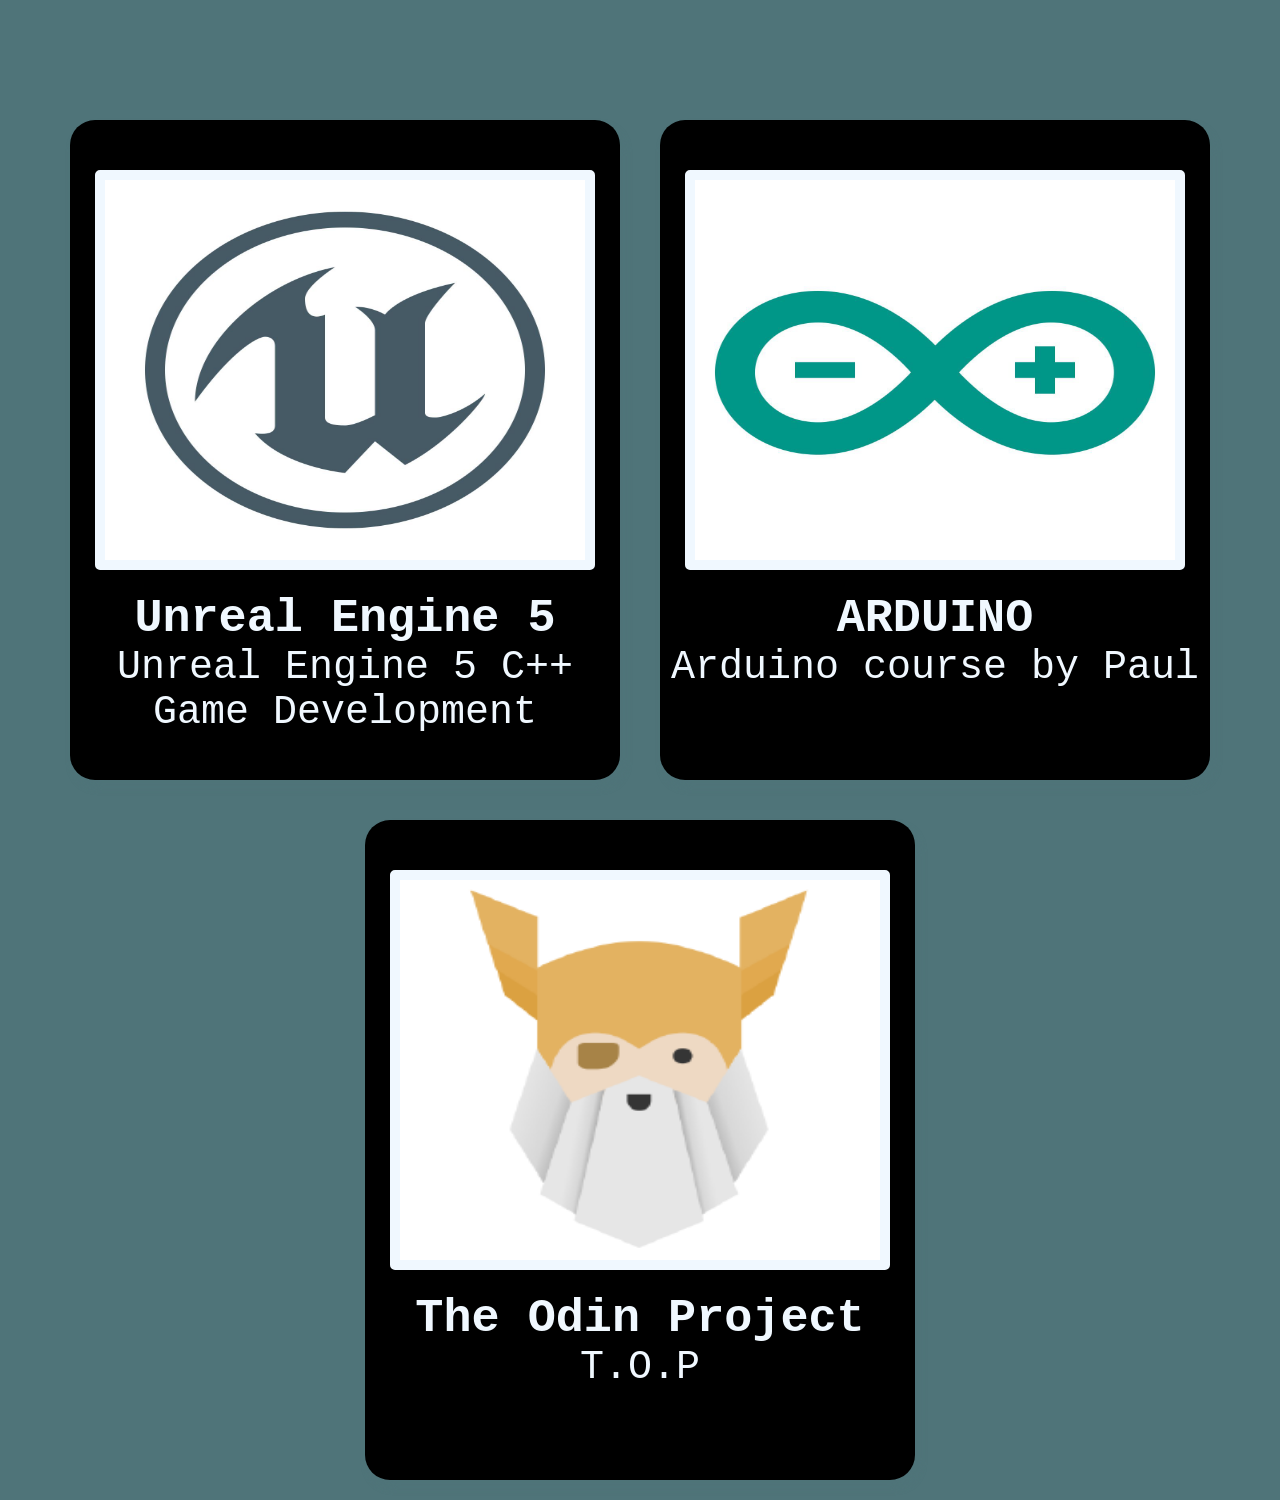
==== learning.html @ 5a9615e7 "a" ====
<!DOCTYPE html>
<html lang="en">
<head>
    <meta charset="UTF-8">
    <meta name="viewport" content="width=device-width, initial-scale=1.0">
    <title>Learning</title>
    <link rel="stylesheet" type="text/css" href="css/style.css">
</head>
<body>
    
    <div class="container">
        <div class="box">
            <a href="https://www.udemy.com/share/101XRs3@Oe59ySXYvp3m2SueYBwXoZ97vcpLbpXnlCCSIf1MEly6ZXshP2BXQMZjbx7jltk6Rw==/">
            <img src="images/unreal-engine_logo.jpg">
            <div class="box_content">
                <h3>Unreal Engine 5 </h3>
                <p> Unreal Engine 5 C++ Game Development</p>
            </div>
            </a>
        </div>

        <div class="box">
            <a href="https://www.youtube.com/watch?v=fJWR7dBuc18&list=PLGs0VKk2DiYw-L-RibttcvK-WBZm8WLEP">
            <img src="images/arduino.jpg">
            <div class="box_content">
                <h3>ARDUINO </h3>
                <p> Arduino course by Paul</p>
            </div>
            </a>
        </div>

        <div class="box">
            <a href="https://www.theodinproject.com/paths">
            <img src="images/TOP.png">
            <div class="box_content">
                <h3>The Odin Project </h3>
                <p> T.O.P </p>
            </div>
            </a>
        </div>

        
        </div>

    
</body>
</html>
---- css/style.css ----
a{
    color: inherit;
    text-decoration: none;
}
*{
    margin: 0px;
    padding: 0px;
    box-sizing: border-box;
    font-family: 'Courier New', Courier, monospace;
}
body{
    background-color: rgb(79, 116, 121);
    font-size: 40px;
    color: aliceblue;
    text-align: center;
}

.container{
    display: flex;
    justify-content: center;
    flex-wrap: wrap;
    margin-top: 100px;


}

.box{
    width: 550px;
    height: 660px;
    background-color: black;
    margin: 20px;
    border-radius: 25px;
    box-shadow: 4px 7px 7px 0px rgb(79, 116, 121);
     transition: 400ms;

}

div img{
    width: 500px;
    height: 400px;
    border: 10px solid;
    border-radius: 5px;
    cursor: pointer;
    margin: 10px;
    margin-top: 50px;
    
}

.box:hover {
    transform: scale(1.03);
}
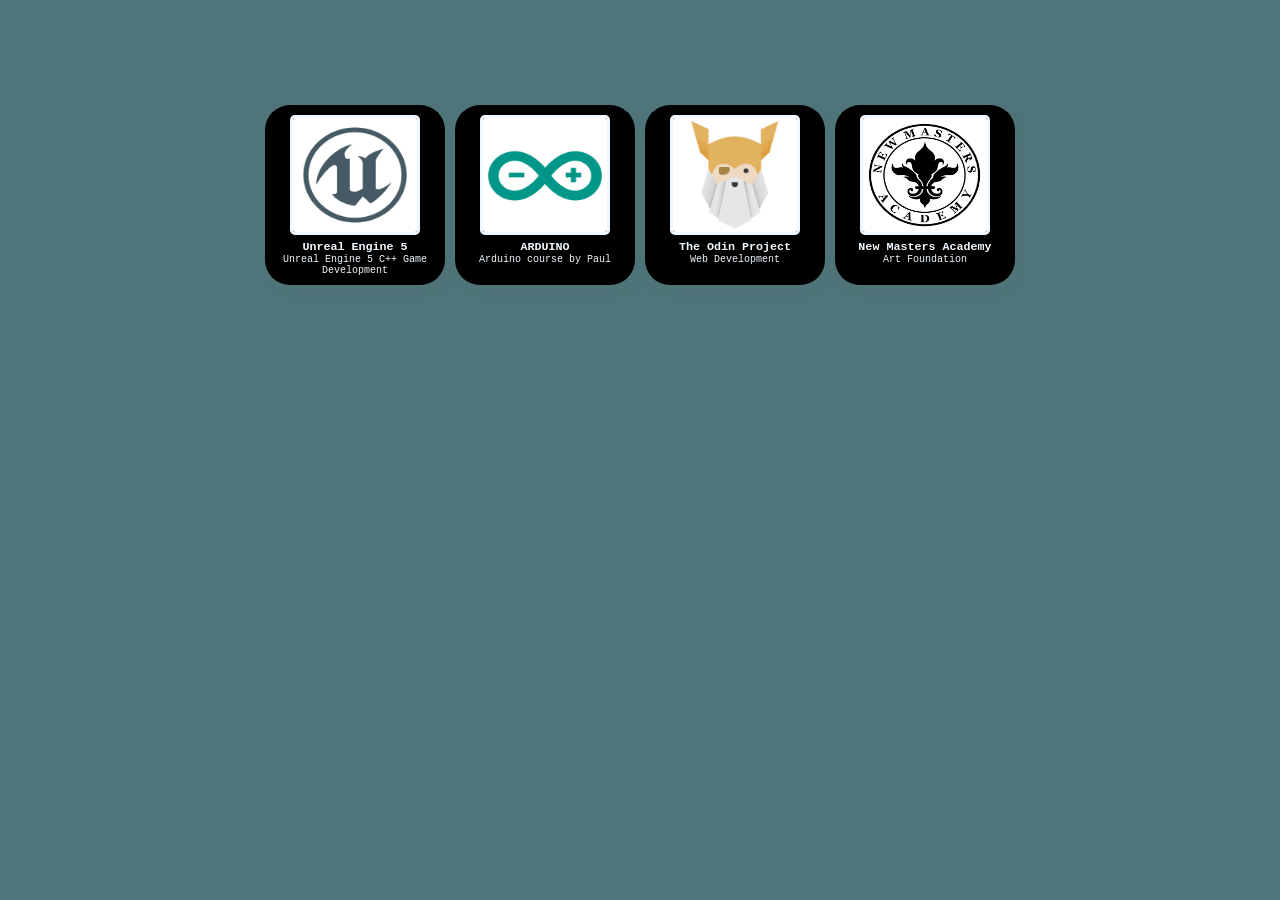
==== commit 8f832a00: "music box update" ====
--- a/learning.html
+++ b/learning.html
@@ -4,14 +4,14 @@
     <meta charset="UTF-8">
     <meta name="viewport" content="width=device-width, initial-scale=1.0">
     <title>Learning</title>
-    <link rel="stylesheet" type="text/css" href="css/style.css">
+    <link rel="stylesheet" type="text/css" href="css/main.css">
 </head>
 <body>
     
     <div class="container">
         <div class="box">
             <a href="https://www.udemy.com/share/101XRs3@Oe59ySXYvp3m2SueYBwXoZ97vcpLbpXnlCCSIf1MEly6ZXshP2BXQMZjbx7jltk6Rw==/">
-            <img src="images/unreal-engine_logo.jpg">
+            <img src="images/logo/unreal-engine_logo.jpg">
             <div class="box_content">
                 <h3>Unreal Engine 5 </h3>
                 <p> Unreal Engine 5 C++ Game Development</p>
@@ -21,7 +21,7 @@
 
         <div class="box">
             <a href="https://www.youtube.com/watch?v=fJWR7dBuc18&list=PLGs0VKk2DiYw-L-RibttcvK-WBZm8WLEP">
-            <img src="images/arduino.jpg">
+            <img src="images/logo/arduino.jpg">
             <div class="box_content">
                 <h3>ARDUINO </h3>
                 <p> Arduino course by Paul</p>
@@ -31,13 +31,24 @@
 
         <div class="box">
             <a href="https://www.theodinproject.com/paths">
-            <img src="images/TOP.png">
+            <img src="images/logo/TOP.png">
             <div class="box_content">
                 <h3>The Odin Project </h3>
-                <p> T.O.P </p>
+                <p> Web Development </p>
             </div>
             </a>
         </div>
+
+            <div class="box">
+            <a href="https://www.nma.art/v3/course-catalog">
+            <img src="images/logo/new_masters_academy.png">
+            <div class="box_content">
+                <h3>New Masters Academy </h3>
+                <p> Art Foundation </p>
+            </div>
+            </a>
+        </div>
+
 
         
         </div>
--- a/css/main.css
+++ b/css/main.css
@@ -0,0 +1,52 @@
+a{
+    color: inherit;
+    text-decoration: none;
+}
+*{
+    margin: 0px;
+    padding: 0px;
+    box-sizing: border-box;
+    font-family: 'Courier New', Courier, monospace;
+}
+body{
+    background-color: rgb(79, 116, 121);
+    font-size: 10px;
+    color: aliceblue;
+    text-align: center;
+}
+
+.container{
+    display: flex;
+    justify-content: center;
+    flex-wrap: wrap;
+    margin-top: 100px;
+
+
+}
+
+.box{
+    width: 180px;
+    height: 180px;
+    background-color: black;
+    margin: 5px;
+    border-radius: 25px;
+    box-shadow: 4px 7px 7px 0px rgb(79, 116, 121);
+     transition: 400ms;
+
+}
+
+div img{
+    width: 130px;
+    height: 120px;
+    border: 3px solid;
+    border-radius: 5px;
+    cursor: pointer;
+    margin: 2px;
+    margin-top: 10px;
+    
+}
+
+.box:hover {
+    transform: scale(1.03);
+}
+
